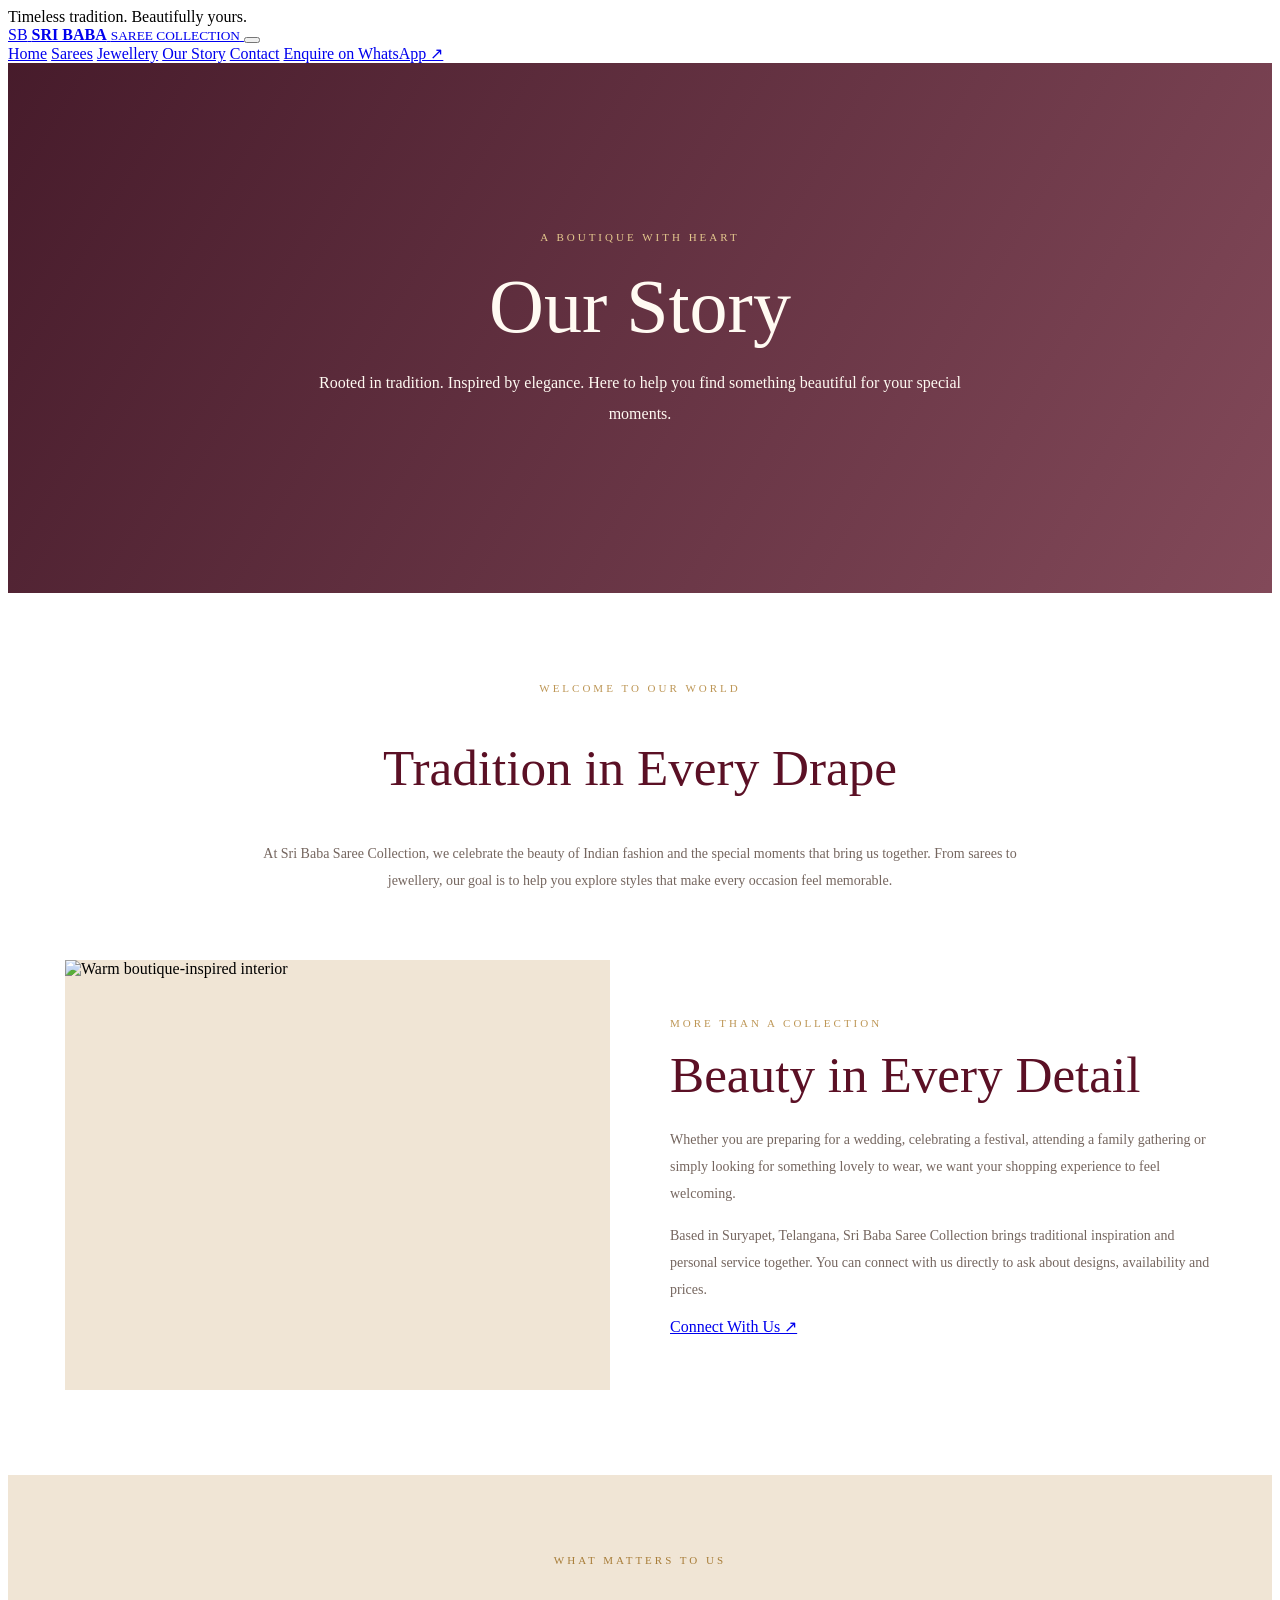
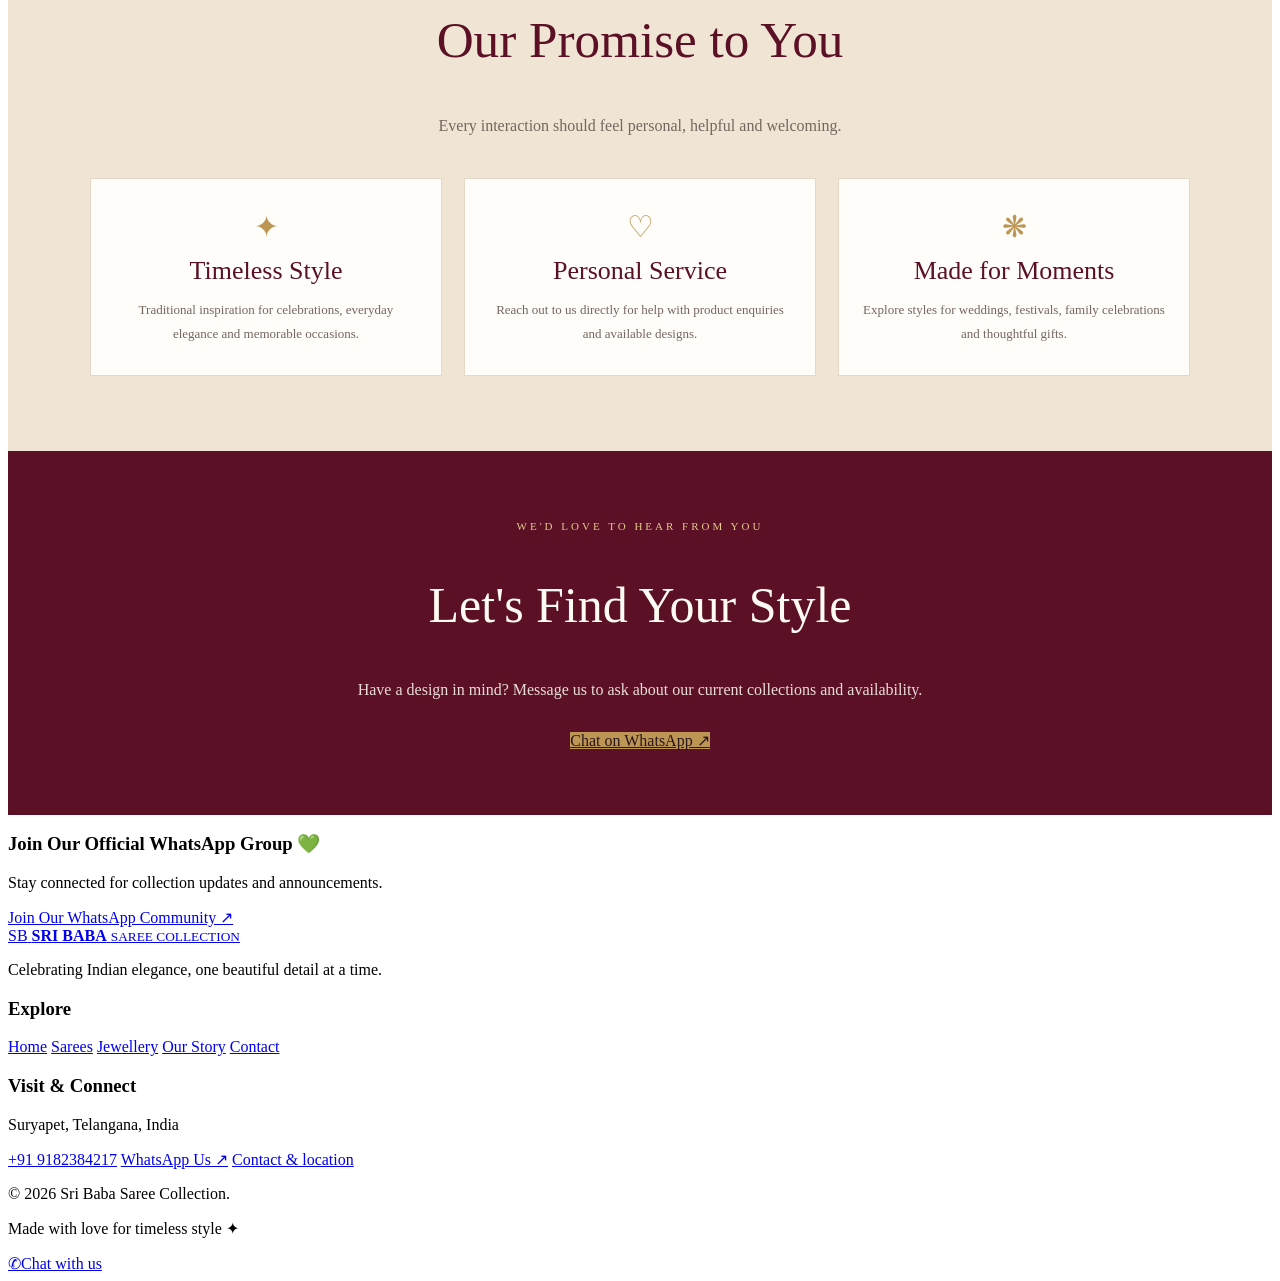
==== about.html @ ef6b3e72 "Add Sri Baba Saree Collection frontend" ====
<!DOCTYPE html>
<html lang="en">
<head>
  <meta charset="UTF-8">
  <meta name="viewport" content="width=device-width, initial-scale=1.0">
  <meta name="theme-color" content="#5b1025">
  <meta name="description" content="Discover the story of Sri Baba Saree Collection in Suryapet, Telangana.">
  <title>Our Story | Sri Baba Saree Collection</title>

  <link rel="preconnect" href="https://fonts.googleapis.com">
  <link rel="preconnect" href="https://fonts.gstatic.com" crossorigin>
  <link href="https://fonts.googleapis.com/css2?family=Cormorant+Garamond:wght@400;500;600;700&family=DM+Sans:wght@400;500;600;700&display=swap" rel="stylesheet">
  <link rel="stylesheet" href="css/style.css">
  <script src="js/script.js" defer></script>

  <style>
    .story-hero {
      min-height: 390px;
      display: grid;
      place-items: center;
      padding: 70px 22px;
      text-align: center;
      color: #fffaf2;
      background:
        linear-gradient(120deg, rgba(55,8,25,.92), rgba(91,16,37,.76)),
        url("https://images.unsplash.com/photo-1610030469983-98e550d6193c?auto=format&fit=crop&w=1600&q=85") center/cover;
    }

    .story-hero h1 {
      margin: 18px 0;
      font-size: clamp(46px, 6vw, 76px);
      font-weight: 500;
    }

    .story-hero p {
      max-width: 660px;
      margin: auto;
      line-height: 1.9;
    }

    .story-kicker {
      color: #e5c98e;
      font-size: 11px;
      letter-spacing: 3px;
      text-transform: uppercase;
    }

    .story-main {
      max-width: 1150px;
      margin: auto;
      padding: 85px 24px;
    }

    .story-intro {
      max-width: 780px;
      margin: 0 auto 65px;
      text-align: center;
    }

    .story-intro h2,
    .story-copy h2,
    .values-heading h2 {
      color: #5b1025;
      font-size: clamp(36px, 4vw, 52px);
      font-weight: 500;
    }

    .story-intro p,
    .story-copy p {
      color: #75665f;
      line-height: 1.95;
      font-size: 14px;
    }

    .story-layout {
      display: grid;
      grid-template-columns: 1fr 1fr;
      align-items: center;
      gap: 60px;
    }

    .story-photo {
      min-height: 430px;
      overflow: hidden;
      background: #f0e5d5;
    }

    .story-photo img {
      width: 100%;
      height: 430px;
      object-fit: cover;
    }

    .story-copy h2 {
      margin: 14px 0 22px;
    }

    .story-values {
      padding: 75px 24px;
      background: #f0e5d5;
    }

    .values-heading {
      max-width: 720px;
      margin: 0 auto 38px;
      text-align: center;
    }

    .values-heading p {
      color: #75665f;
      line-height: 1.8;
    }

    .values-grid {
      max-width: 1100px;
      margin: auto;
      display: grid;
      grid-template-columns: repeat(3, minmax(0, 1fr));
      gap: 22px;
    }

    .value-card {
      padding: 30px 24px;
      background: #fffdf9;
      border: 1px solid #e6d8c7;
      text-align: center;
    }

    .value-icon {
      color: #bd9655;
      font-size: 30px;
    }

    .value-card h3 {
      margin: 12px 0;
      color: #5b1025;
      font-size: 26px;
      font-weight: 500;
    }

    .value-card p {
      margin: 0;
      color: #75665f;
      font-size: 13px;
      line-height: 1.8;
    }

    .story-cta {
      padding: 65px 22px;
      text-align: center;
      background: #5b1025;
      color: #fffaf2;
    }

    .story-cta h2 {
      font-size: clamp(36px, 4vw, 50px);
      font-weight: 500;
    }

    .story-cta p {
      margin: 0 auto 25px;
      max-width: 600px;
      color: #eadcda;
      line-height: 1.9;
    }

    .story-cta .button {
      background: #bd9655;
      color: #29151b;
    }

    @media (max-width: 760px) {
      .story-main {
        padding: 60px 7%;
      }

      .story-layout {
        grid-template-columns: 1fr;
        gap: 32px;
      }

      .story-photo,
      .story-photo img {
        height: 350px;
        min-height: 0;
      }

      .values-grid {
        grid-template-columns: 1fr;
      }
    }
  </style>
</head>

<body>

  <div class="announcement-bar">
    Timeless tradition. Beautifully yours.
  </div>

  <header class="site-header">
    <a href="index.html" class="brand" aria-label="Sri Baba Saree Collection home">
      <span class="brand-mark">SB</span>
      <span class="brand-copy">
        <strong>SRI BABA</strong>
        <small>SAREE COLLECTION</small>
      </span>
    </a>

    <button class="menu-toggle" id="menuToggle" type="button"
      aria-label="Open navigation menu" aria-expanded="false" aria-controls="mainNav">
      <span></span><span></span><span></span>
    </button>

    <nav class="main-nav" id="mainNav" aria-label="Main navigation">
      <a class="nav-link" href="index.html">Home</a>
      <a class="nav-link" href="sarees.html">Sarees</a>
      <a class="nav-link" href="jewellery.html">Jewellery</a>
      <a class="nav-link active" href="about.html" aria-current="page">Our Story</a>
      <a class="nav-link" href="contact.html">Contact</a>
      <a class="button button-small button-burgundy"
        href="https://wa.me/919182384217?text=Hello%20Sri%20Baba%20Saree%20Collection"
        target="_blank" rel="noopener noreferrer">Enquire on WhatsApp ↗</a>
    </nav>
  </header>

  <main>
    <section class="story-hero">
      <div>
        <span class="story-kicker">A Boutique With Heart</span>
        <h1>Our Story</h1>
        <p>Rooted in tradition. Inspired by elegance. Here to help you find something beautiful for your special moments.</p>
      </div>
    </section>

    <section class="story-main">
      <div class="story-intro reveal">
        <span class="story-kicker" style="color:#bd9655;">Welcome to Our World</span>
        <h2>Tradition in Every Drape</h2>
        <p>
          At Sri Baba Saree Collection, we celebrate the beauty of Indian
          fashion and the special moments that bring us together.
          From sarees to jewellery, our goal is to help you explore styles
          that make every occasion feel memorable.
        </p>
      </div>

      <div class="story-layout">
        <div class="story-photo reveal">
          <img
            src="https://images.unsplash.com/photo-1600210492486-724fe5c67fb0?auto=format&fit=crop&w=1000&q=85"
            alt="Warm boutique-inspired interior"
            loading="lazy"
            onerror="this.onerror=null;this.src='https://placehold.co/800x900/F0E5D5/5B1025?text=Sri+Baba+Collection';">
        </div>

        <div class="story-copy reveal">
          <span class="story-kicker" style="color:#bd9655;">More Than a Collection</span>
          <h2>Beauty in Every Detail</h2>
          <p>
            Whether you are preparing for a wedding, celebrating a festival,
            attending a family gathering or simply looking for something
            lovely to wear, we want your shopping experience to feel welcoming.
          </p>
          <p>
            Based in Suryapet, Telangana, Sri Baba Saree Collection brings
            traditional inspiration and personal service together.
            You can connect with us directly to ask about designs, availability
            and prices.
          </p>
          <a class="button button-burgundy"
            href="https://wa.me/919182384217?text=Hello%20Sri%20Baba%20Saree%20Collection%2C%20I%20would%20like%20to%20know%20more."
            target="_blank" rel="noopener noreferrer">Connect With Us ↗</a>
        </div>
      </div>
    </section>

    <section class="story-values">
      <div class="values-heading reveal">
        <span class="story-kicker" style="color:#a77c37;">What Matters to Us</span>
        <h2>Our Promise to You</h2>
        <p>Every interaction should feel personal, helpful and welcoming.</p>
      </div>

      <div class="values-grid">
        <article class="value-card reveal">
          <div class="value-icon" aria-hidden="true">✦</div>
          <h3>Timeless Style</h3>
          <p>Traditional inspiration for celebrations, everyday elegance and memorable occasions.</p>
        </article>

        <article class="value-card reveal">
          <div class="value-icon" aria-hidden="true">♡</div>
          <h3>Personal Service</h3>
          <p>Reach out to us directly for help with product enquiries and available designs.</p>
        </article>

        <article class="value-card reveal">
          <div class="value-icon" aria-hidden="true">❋</div>
          <h3>Made for Moments</h3>
          <p>Explore styles for weddings, festivals, family celebrations and thoughtful gifts.</p>
        </article>
      </div>
    </section>

    <section class="story-cta">
      <span class="story-kicker">We'd Love to Hear From You</span>
      <h2>Let's Find Your Style</h2>
      <p>Have a design in mind? Message us to ask about our current collections and availability.</p>
      <a class="button"
        href="https://wa.me/919182384217?text=Hello%20Sri%20Baba%20Saree%20Collection%2C%20please%20share%20your%20latest%20collections."
        target="_blank" rel="noopener noreferrer">Chat on WhatsApp ↗</a>
    </section>
  </main>

  <section class="official-community">
    <h3>Join Our Official WhatsApp Group 💚</h3>
    <p>Stay connected for collection updates and announcements.</p>
    <a href="https://chat.whatsapp.com/JOVWu6dOJ22JWDRWwFkfif?s=cl&amp;p=a&amp;mlu=4&amp;ilr=4"
      target="_blank" rel="noopener noreferrer">Join Our WhatsApp Community ↗</a>
  </section>

  <footer class="site-footer">
    <div class="footer-main">
      <div class="footer-brand">
        <a href="index.html" class="brand brand-footer">
          <span class="brand-mark">SB</span>
          <span class="brand-copy">
            <strong>SRI BABA</strong>
            <small>SAREE COLLECTION</small>
          </span>
        </a>
        <p>Celebrating Indian elegance, one beautiful detail at a time.</p>
      </div>

      <div class="footer-column">
        <h3>Explore</h3>
        <a href="index.html">Home</a>
        <a href="sarees.html">Sarees</a>
        <a href="jewellery.html">Jewellery</a>
        <a href="about.html">Our Story</a>
        <a href="contact.html">Contact</a>
      </div>

      <div class="footer-column">
        <h3>Visit & Connect</h3>
        <p>Suryapet, Telangana, India</p>
        <a href="tel:+919182384217">+91 9182384217</a>
        <a href="https://wa.me/919182384217" target="_blank" rel="noopener noreferrer">WhatsApp Us ↗</a>
        <a href="contact.html">Contact & location</a>
      </div>
    </div>

    <div class="footer-bottom">
      <p>© <span id="currentYear">2026</span> Sri Baba Saree Collection.</p>
      <p>Made with love for timeless style ✦</p>
    </div>
  </footer>

  <a class="whatsapp-float" href="https://wa.me/919182384217"
    target="_blank" rel="noopener noreferrer" aria-label="Chat with us on WhatsApp">
    <span aria-hidden="true">✆</span><span>Chat with us</span>
  </a>

</body>
</html>
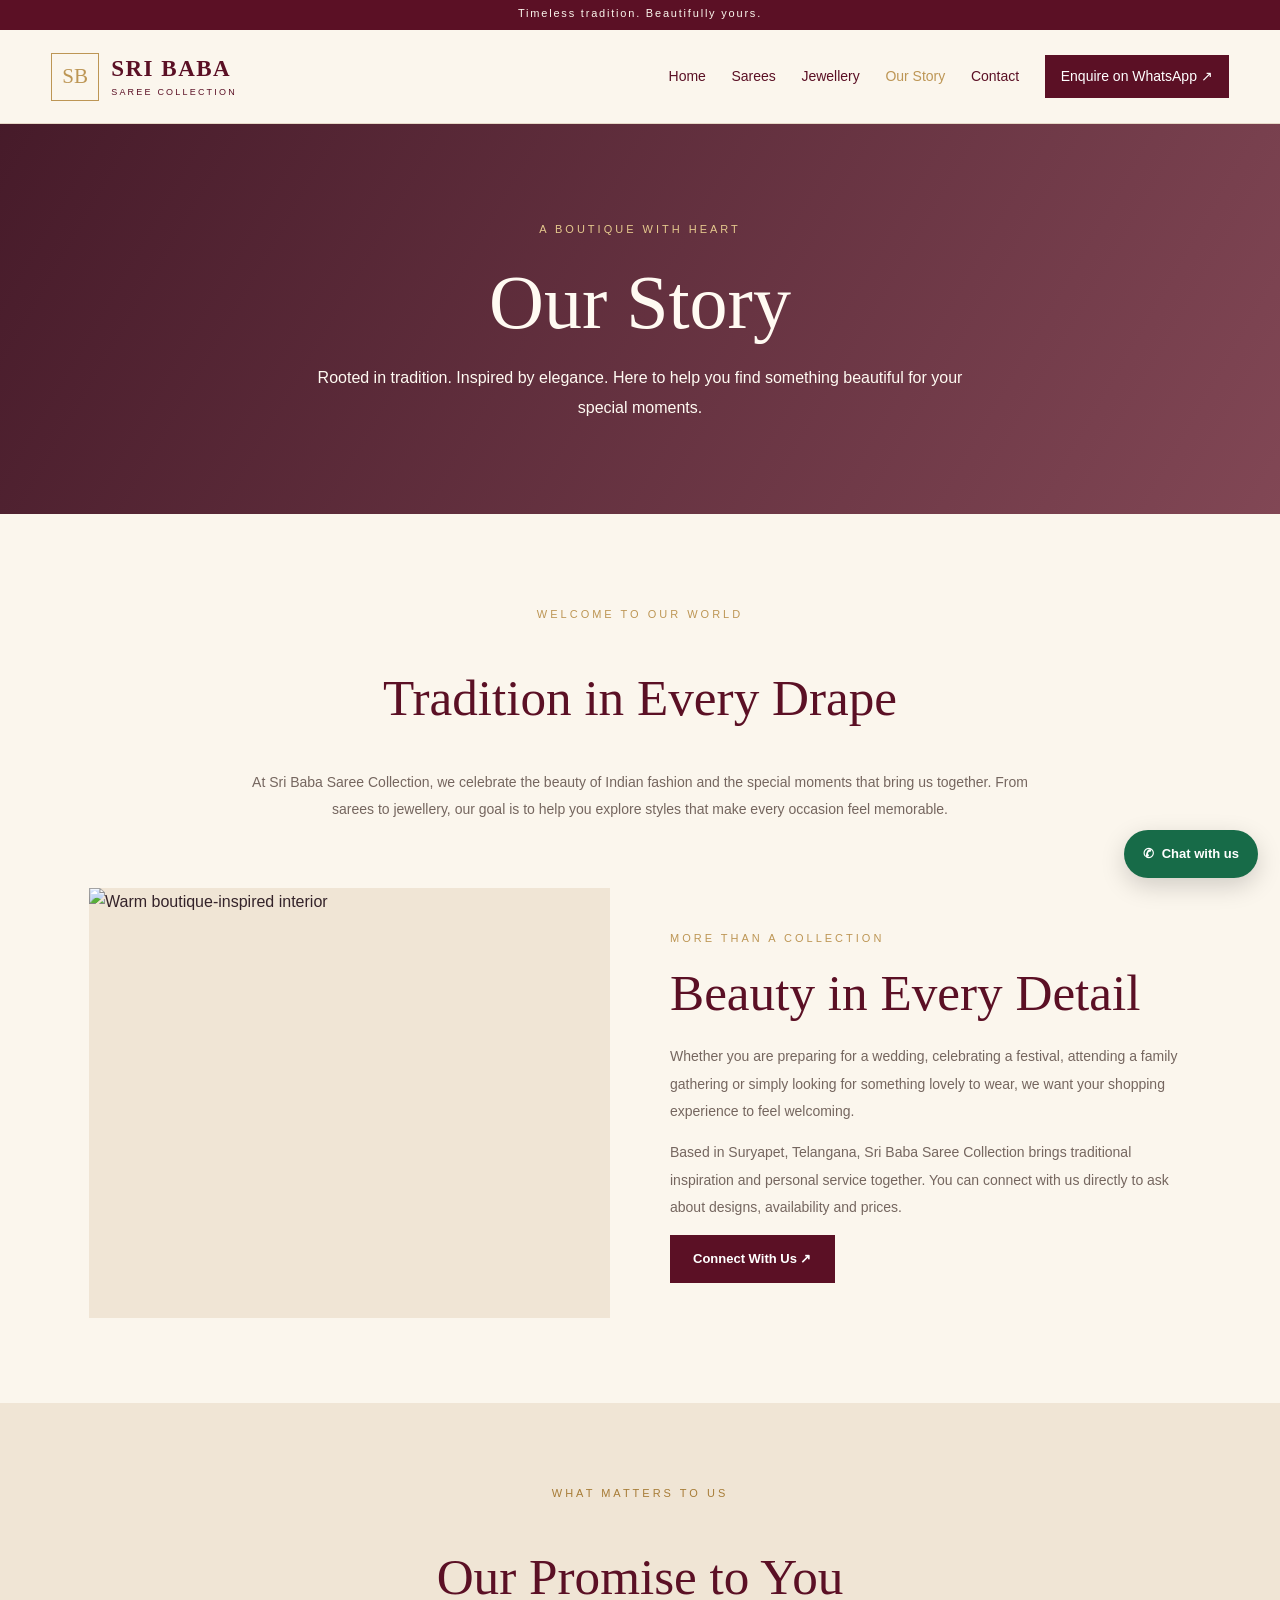
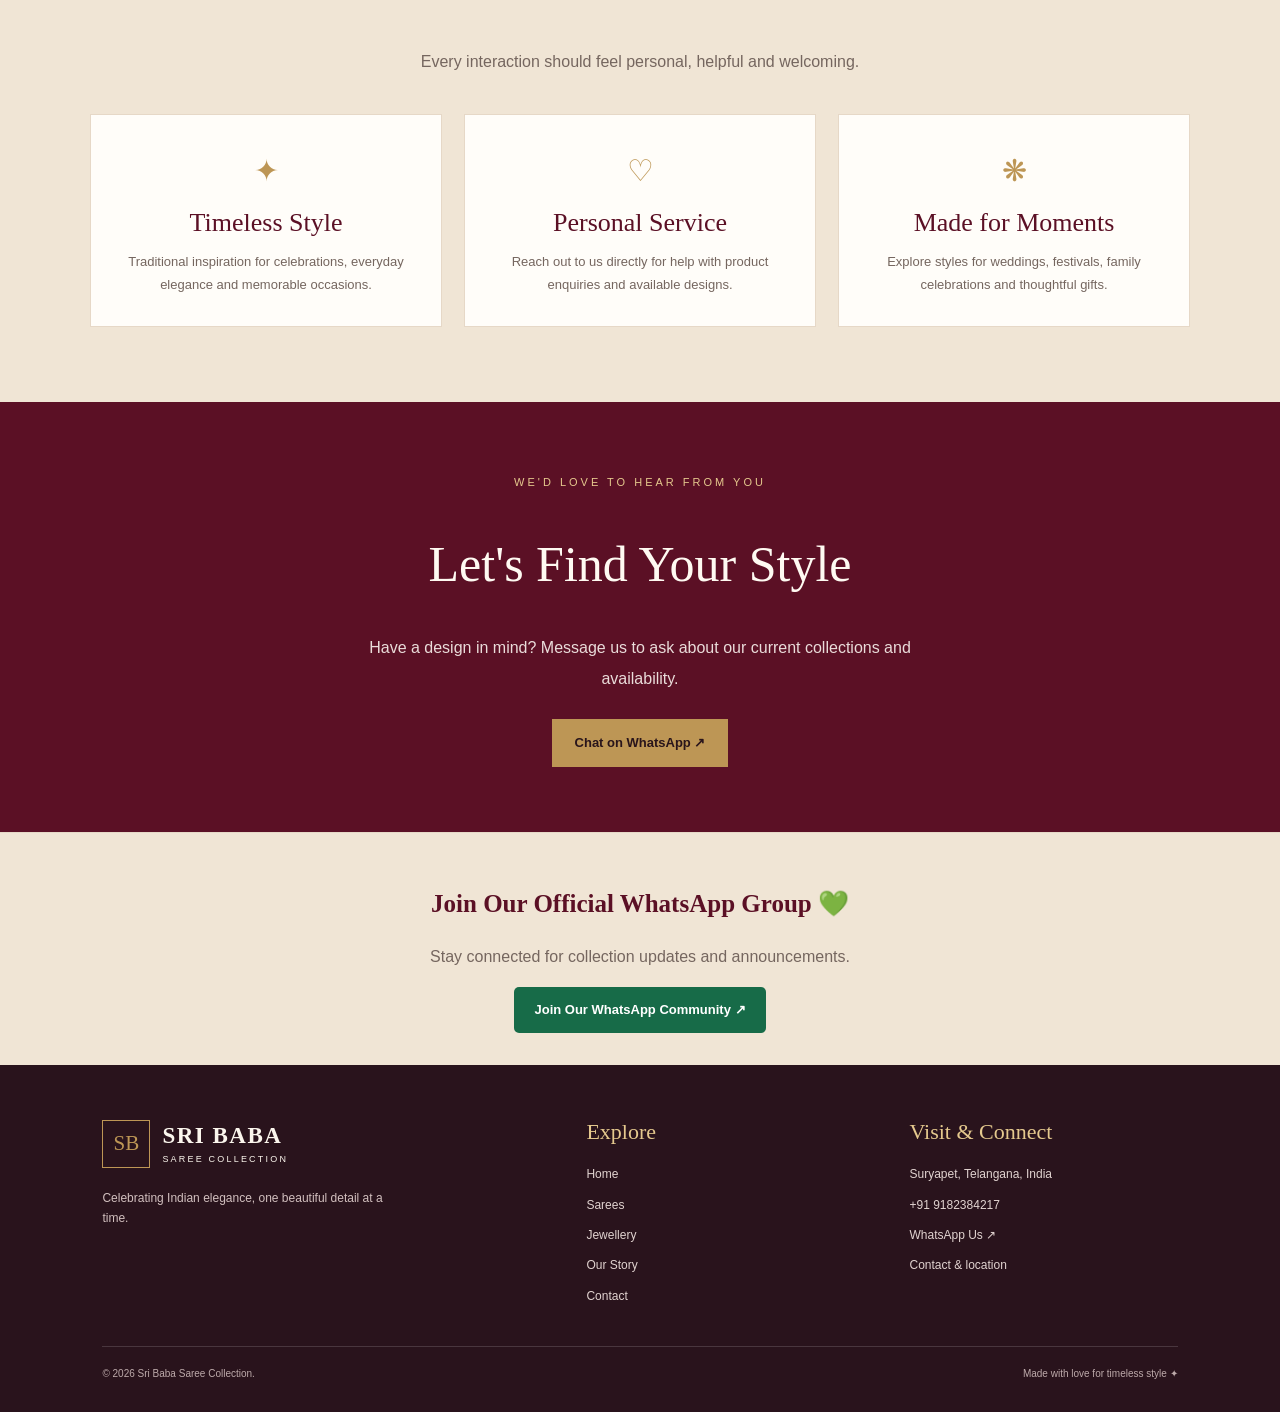
==== commit 4328bf0f: "Restore about.html with original content" ====
--- a/about.html
+++ b/about.html
@@ -11,8 +11,8 @@
   <link rel="preconnect" href="https://fonts.googleapis.com">
   <link rel="preconnect" href="https://fonts.gstatic.com" crossorigin>
   <link href="https://fonts.googleapis.com/css2?family=Cormorant+Garamond:wght@400;500;600;700&family=DM+Sans:wght@400;500;600;700&display=swap" rel="stylesheet">
-  <link rel="stylesheet" href="css/style.css">
-  <script src="js/script.js" defer></script>
+  <link rel="stylesheet" href="style.css">
+  <script src="script.js" defer></script>
 
   <style>
     .story-hero {
--- a/style.css
+++ b/style.css
@@ -0,0 +1,1317 @@
+
+/* ==========================================
+   SRI BABA SAREE COLLECTION
+   Premium Ivory • Burgundy • Gold
+========================================== */
+
+:root {
+  --ivory: #fbf6ed;
+  --ivory-deep: #f0e5d5;
+  --burgundy: #5b1025;
+  --burgundy-light: #7b2940;
+  --gold: #bd9655;
+  --gold-light: #e5c98e;
+  --ink: #34232a;
+  --muted: #75665f;
+  --line: #e6d8c7;
+  --white: #fffdf9;
+}
+
+* {
+  box-sizing: border-box;
+}
+
+html {
+  scroll-behavior: smooth;
+  scroll-padding-top: 100px;
+}
+
+body {
+  margin: 0;
+  background: var(--ivory);
+  color: var(--ink);
+  font-family: "DM Sans", Arial, sans-serif;
+  line-height: 1.7;
+}
+
+img {
+  display: block;
+  max-width: 100%;
+}
+
+a {
+  color: inherit;
+}
+
+button,
+input,
+select {
+  font: inherit;
+}
+
+button,
+a {
+  -webkit-tap-highlight-color: transparent;
+}
+
+h1,
+h2,
+h3 {
+  font-family: "Cormorant Garamond", Georgia, serif;
+  line-height: 1.12;
+}
+
+p {
+  margin-top: 0;
+}
+
+em {
+  color: var(--gold);
+  font-weight: 400;
+}
+
+.container {
+  width: min(1200px, 92%);
+  margin-inline: auto;
+}
+
+/* ANNOUNCEMENT BAR */
+
+.announcement-bar {
+  min-height: 30px;
+  padding: 4px 15px;
+  background: var(--burgundy);
+  color: var(--ivory);
+  text-align: center;
+  font-size: 11px;
+  letter-spacing: 1.8px;
+}
+
+/* SHARED HEADER */
+
+.site-header {
+  position: sticky;
+  top: 0;
+  z-index: 1000;
+  width: 100%;
+  min-height: 94px;
+  padding: 16px 4%;
+  display: flex;
+  align-items: center;
+  justify-content: space-between;
+  gap: 28px;
+  background: var(--ivory);
+  border-bottom: 1px solid var(--line);
+}
+
+.brand {
+  display: inline-flex;
+  align-items: center;
+  gap: 12px;
+  flex-shrink: 0;
+  color: var(--burgundy);
+  text-decoration: none;
+}
+
+.brand-mark {
+  width: 48px;
+  height: 48px;
+  display: grid;
+  place-items: center;
+  border: 1px solid var(--gold);
+  color: var(--gold);
+  font-family: "Cormorant Garamond", Georgia, serif;
+  font-size: 21px;
+}
+
+.brand-copy {
+  display: flex;
+  flex-direction: column;
+  line-height: 1.2;
+}
+
+.brand-copy strong {
+  font-family: "Cormorant Garamond", Georgia, serif;
+  font-size: 23px;
+  letter-spacing: 1.5px;
+}
+
+.brand-copy small {
+  margin-top: 4px;
+  font-size: 9px;
+  letter-spacing: 2.2px;
+}
+
+/* Compatible with other HTML pages */
+
+.site-header .logo {
+  flex-shrink: 0;
+  color: var(--burgundy);
+  text-decoration: none;
+  font-family: "Cormorant Garamond", Georgia, serif;
+  font-size: 24px;
+  font-weight: 700;
+}
+
+.site-header .logo span {
+  color: var(--gold);
+}
+
+.main-nav {
+  display: flex;
+  align-items: center;
+  justify-content: flex-end;
+  gap: clamp(14px, 2vw, 30px);
+}
+
+.main-nav a {
+  color: var(--burgundy);
+  text-decoration: none;
+  font-size: 14px;
+  font-weight: 500;
+  white-space: nowrap;
+  transition: color .2s ease;
+}
+
+.main-nav a:hover,
+.main-nav a.active,
+.main-nav a[aria-current="page"] {
+  color: var(--gold);
+}
+
+.menu-toggle {
+  display: none;
+  padding: 9px 12px;
+  border: 1px solid var(--line);
+  background: transparent;
+  color: var(--burgundy);
+  cursor: pointer;
+}
+
+/* BUTTONS */
+
+.button {
+  min-height: 46px;
+  padding: 12px 22px;
+  display: inline-flex;
+  align-items: center;
+  justify-content: center;
+  gap: 8px;
+  border: 1px solid transparent;
+  text-decoration: none;
+  text-align: center;
+  font-size: 13px;
+  font-weight: 600;
+  transition: transform .25s, background .25s, color .25s;
+}
+
+.button:hover {
+  transform: translateY(-2px);
+}
+
+.button-small {
+  min-height: 40px;
+  padding: 9px 15px;
+  font-size: 12px;
+}
+
+.button-burgundy {
+  background: var(--burgundy);
+  color: white !important;
+}
+
+.button-burgundy:hover {
+  background: var(--burgundy-light);
+}
+
+.button-gold {
+  background: var(--gold);
+  color: #29151b;
+}
+
+.button-gold:hover {
+  background: var(--gold-light);
+}
+
+.button-outline {
+  border-color: rgba(255, 253, 249, .75);
+  color: white;
+  background: transparent;
+}
+
+.button-outline:hover {
+  background: white;
+  color: var(--burgundy);
+}
+
+/* HOME HERO */
+
+.hero {
+  position: relative;
+  min-height: 660px;
+  padding: 75px 8% 95px;
+  display: grid;
+  grid-template-columns: 1.05fr .95fr;
+  align-items: center;
+  gap: 50px;
+  overflow: hidden;
+  background:
+    radial-gradient(ellipse at 80% 20%, #ead8bd 0%, transparent 38%),
+    var(--ivory);
+}
+
+.hero-content {
+  position: relative;
+  z-index: 2;
+  max-width: 620px;
+}
+
+.eyebrow,
+.section-kicker {
+  color: var(--gold);
+  font-size: 10px;
+  font-weight: 600;
+  letter-spacing: 3px;
+  line-height: 1.8;
+}
+
+.hero h1 {
+  margin: 24px 0;
+  color: var(--burgundy);
+  font-size: clamp(54px, 6vw, 88px);
+  font-weight: 500;
+  letter-spacing: -1.5px;
+  line-height: .98;
+}
+
+.hero h1 em {
+  color: var(--gold);
+}
+
+.hero-description {
+  max-width: 460px;
+  margin-bottom: 27px;
+  color: var(--muted);
+  font-size: 15px;
+  line-height: 1.9;
+}
+
+.hero-actions {
+  display: flex;
+  flex-wrap: wrap;
+  gap: 12px;
+}
+
+.hero-actions .button-outline {
+  color: var(--burgundy);
+  border-color: var(--line);
+}
+
+.hero-actions .button-outline:hover {
+  color: white;
+  background: var(--burgundy);
+}
+
+.hero-note {
+  margin-top: 30px;
+  color: var(--muted);
+  font-size: 11px;
+  letter-spacing: .7px;
+}
+
+.hero-visual {
+  position: relative;
+  width: 100%;
+  max-width: 510px;
+  justify-self: end;
+  padding: 0 20px 25px 0;
+}
+
+.hero-image-frame {
+  position: relative;
+  height: 485px;
+  overflow: hidden;
+  background: var(--ivory-deep);
+}
+
+.hero-image-frame::before {
+  position: absolute;
+  z-index: 1;
+  inset: 0;
+  border: 1px solid rgba(189, 150, 85, .45);
+  content: "";
+  pointer-events: none;
+}
+
+.hero-image-frame img {
+  width: 100%;
+  height: 100%;
+  object-fit: cover;
+  object-position: center;
+}
+
+.floating-seal {
+  position: absolute;
+  right: -2px;
+  bottom: 0;
+  width: 112px;
+  height: 112px;
+  display: flex;
+  flex-direction: column;
+  align-items: center;
+  justify-content: center;
+  gap: 4px;
+  border: 1px solid var(--gold-light);
+  border-radius: 50%;
+  background: var(--burgundy);
+  color: var(--ivory);
+  font-size: 9px;
+  letter-spacing: 2px;
+}
+
+.floating-seal span:nth-child(2) {
+  color: var(--gold-light);
+  font-size: 17px;
+}
+
+.hero-bottom {
+  position: absolute;
+  right: 8%;
+  bottom: 24px;
+  left: 8%;
+  display: flex;
+  justify-content: space-between;
+  gap: 15px;
+  padding-top: 17px;
+  border-top: 1px solid var(--line);
+  color: var(--muted);
+  font-size: 9px;
+  letter-spacing: 2px;
+}
+
+/* SECTION LAYOUT */
+
+.section-padding {
+  padding: 95px 8%;
+}
+
+.intro-section {
+  text-align: center;
+}
+
+.section-kicker {
+  margin-bottom: 17px;
+}
+
+.section-heading {
+  margin: 0;
+  color: var(--burgundy);
+  font-size: clamp(37px, 4vw, 55px);
+  font-weight: 500;
+}
+
+.intro-description {
+  max-width: 640px;
+  margin: 25px auto 0;
+  color: var(--muted);
+  font-size: 14px;
+  line-height: 1.9;
+}
+
+/* COLLECTIONS */
+
+.collections-section {
+  padding-top: 35px;
+  background: var(--ivory);
+}
+
+.section-header {
+  display: flex;
+  justify-content: space-between;
+  align-items: end;
+  gap: 35px;
+  margin-bottom: 35px;
+}
+
+.section-header .section-heading {
+  font-size: clamp(36px, 4vw, 50px);
+}
+
+.section-side-copy {
+  max-width: 310px;
+  margin: 0 0 6px;
+  color: var(--muted);
+  font-size: 13px;
+}
+
+.collection-grid {
+  display: grid;
+  grid-template-columns: repeat(2, minmax(0, 1fr));
+  gap: 28px;
+}
+
+.collection-card {
+  display: block;
+  min-width: 0;
+  color: inherit;
+  text-decoration: none;
+}
+
+.collection-image {
+  position: relative;
+  height: 410px;
+  overflow: hidden;
+  background: var(--ivory-deep);
+}
+
+.collection-image img {
+  width: 100%;
+  height: 100%;
+  object-fit: cover;
+  transition: transform .5s ease;
+}
+
+.collection-card:hover .collection-image img {
+  transform: scale(1.04);
+}
+
+.collection-number,
+.collection-arrow {
+  position: absolute;
+  z-index: 1;
+  display: grid;
+  place-items: center;
+  color: white;
+  background: rgba(53, 20, 31, .65);
+}
+
+.collection-number {
+  top: 18px;
+  left: 18px;
+  width: 36px;
+  height: 36px;
+  font-size: 11px;
+}
+
+.collection-arrow {
+  right: 18px;
+  bottom: 18px;
+  width: 42px;
+  height: 42px;
+  border: 1px solid rgba(255,255,255,.7);
+  border-radius: 50%;
+  font-size: 19px;
+}
+
+.collection-info {
+  display: flex;
+  justify-content: space-between;
+  align-items: end;
+  gap: 15px;
+  padding: 23px 2px;
+}
+
+.collection-label {
+  margin-bottom: 7px;
+  color: var(--gold);
+  font-size: 9px;
+  letter-spacing: 2px;
+}
+
+.collection-info h3 {
+  margin: 0;
+  color: var(--burgundy);
+  font-size: 35px;
+  font-weight: 500;
+}
+
+.text-link {
+  color: var(--burgundy);
+  font-size: 12px;
+  font-weight: 600;
+  text-decoration: none;
+}
+
+.text-link:hover {
+  color: var(--gold);
+}
+
+/* BRAND PROMISE */
+
+.brand-promise {
+  position: relative;
+  min-height: 440px;
+  display: flex;
+  align-items: center;
+  padding: 70px 9%;
+  overflow: hidden;
+  background:
+    linear-gradient(90deg, rgba(50, 8, 24, .96), rgba(91, 16, 37, .77)),
+    url("https://images.unsplash.com/photo-1610030469983-98e550d6193c?auto=format&fit=crop&w=1600&q=85")
+    center 45% / cover;
+  color: var(--ivory);
+}
+
+.promise-content {
+  max-width: 600px;
+}
+
+.promise-content h2 {
+  margin: 20px 0;
+  font-size: clamp(42px, 5vw, 64px);
+  font-weight: 500;
+}
+
+.promise-content h2 em {
+  color: var(--gold-light);
+}
+
+.promise-content > p:not(.eyebrow) {
+  max-width: 510px;
+  margin-bottom: 25px;
+  color: #f2e8df;
+  font-size: 14px;
+  line-height: 1.9;
+}
+
+/* STORY */
+
+.story-section {
+  display: grid;
+  grid-template-columns: 1fr 1fr;
+  align-items: center;
+  gap: 75px;
+}
+
+.story-image {
+  position: relative;
+  height: 480px;
+  background: var(--ivory-deep);
+}
+
+.story-image img {
+  width: 100%;
+  height: 100%;
+  object-fit: cover;
+}
+
+.story-image-label {
+  position: absolute;
+  right: 0;
+  bottom: 0;
+  padding: 13px 17px;
+  background: var(--burgundy);
+  color: white;
+  font-size: 9px;
+  letter-spacing: 2px;
+}
+
+.story-content .section-heading {
+  margin-bottom: 25px;
+}
+
+.story-content > p:not(.section-kicker) {
+  color: var(--muted);
+  font-size: 14px;
+  line-height: 1.9;
+}
+
+.story-content .text-link {
+  display: inline-block;
+  margin-top: 10px;
+  border-bottom: 1px solid var(--gold);
+  padding-bottom: 5px;
+}
+
+/* WHATSAPP BANNER */
+
+.whatsapp-banner {
+  margin: 0 8% 85px;
+  padding: 48px 55px;
+  display: flex;
+  align-items: center;
+  justify-content: space-between;
+  gap: 30px;
+  background: var(--burgundy);
+  color: var(--ivory);
+}
+
+.whatsapp-banner h2 {
+  margin: 8px 0 12px;
+  font-size: clamp(34px, 4vw, 46px);
+  font-weight: 500;
+}
+
+.whatsapp-banner h2 em {
+  color: var(--gold-light);
+}
+
+.whatsapp-banner-content > p:not(.eyebrow) {
+  max-width: 480px;
+  margin-bottom: 0;
+  color: #e8d9d7;
+  font-size: 13px;
+}
+
+/* FOOTER */
+
+.site-footer {
+  padding: 55px 8% 20px;
+  background: #29131c;
+  color: var(--ivory);
+}
+
+.footer-main {
+  display: grid;
+  grid-template-columns: 1.6fr 1fr 1fr;
+  gap: 55px;
+  padding-bottom: 40px;
+}
+
+.brand-footer {
+  color: var(--ivory);
+}
+
+.brand-footer .brand-copy strong {
+  color: var(--ivory);
+}
+
+.footer-brand > p {
+  max-width: 300px;
+  margin-top: 20px;
+  color: #d2c0bf;
+  font-size: 12px;
+}
+
+.footer-column {
+  display: flex;
+  flex-direction: column;
+  align-items: flex-start;
+  gap: 10px;
+}
+
+.footer-column h3 {
+  margin: 0 0 10px;
+  color: var(--gold-light);
+  font-size: 22px;
+  font-weight: 500;
+}
+
+.footer-column p,
+.footer-column a {
+  margin: 0;
+  color: #e1d3d0;
+  font-size: 12px;
+  text-decoration: none;
+}
+
+.footer-column a:hover {
+  color: var(--gold-light);
+}
+
+.footer-bottom {
+  display: flex;
+  justify-content: space-between;
+  gap: 20px;
+  padding-top: 18px;
+  border-top: 1px solid rgba(255,255,255,.15);
+  color: #bdaaaa;
+  font-size: 10px;
+}
+
+/* FLOATING WHATSAPP */
+
+.whatsapp-float {
+  position: fixed;
+  right: 22px;
+  bottom: 22px;
+  z-index: 900;
+  display: inline-flex;
+  align-items: center;
+  gap: 8px;
+  padding: 13px 19px;
+  border-radius: 40px;
+  background: #176b48;
+  color: white;
+  font-size: 13px;
+  font-weight: 700;
+  text-decoration: none;
+  box-shadow: 0 8px 25px rgba(0,0,0,.17);
+}
+
+.whatsapp-float:hover {
+  background: #105438;
+}
+
+/* OFFICIAL WHATSAPP GROUP */
+
+.official-community {
+  padding: 32px 20px;
+  text-align: center;
+  background: var(--ivory-deep);
+  border-top: 1px solid var(--line);
+}
+
+.official-community h3 {
+  color: var(--burgundy);
+  font-size: 25px;
+}
+
+.official-community p {
+  color: var(--muted);
+}
+
+.official-community a {
+  display: inline-block;
+  padding: 12px 20px;
+  border-radius: 5px;
+  background: #176b48;
+  color: white;
+  text-decoration: none;
+  font-size: 13px;
+  font-weight: 600;
+}
+
+/* REVEAL ANIMATION */
+
+.reveal {
+  opacity: 1;
+  transform: none;
+}
+
+.js-reveal .reveal {
+  opacity: 0;
+  transform: translateY(18px);
+  transition: opacity .65s ease, transform .65s ease;
+}
+
+.js-reveal .reveal.is-visible {
+  opacity: 1;
+  transform: translateY(0);
+}
+
+/* MOBILE */
+
+@media (max-width: 1000px) {
+  .site-header {
+    padding-inline: 4%;
+  }
+
+  .main-nav {
+    gap: 15px;
+  }
+
+  .main-nav a {
+    font-size: 12px;
+  }
+
+  .hero {
+    padding-inline: 6%;
+    gap: 30px;
+  }
+
+  .hero-image-frame {
+    height: 420px;
+  }
+
+  .story-section {
+    gap: 40px;
+  }
+
+  .collection-image {
+    height: 340px;
+  }
+}
+
+@media (max-width: 760px) {
+  .site-header {
+    min-height: 78px;
+    padding: 14px 5%;
+    flex-wrap: wrap;
+  }
+
+  .brand-mark {
+    width: 42px;
+    height: 42px;
+  }
+
+  .brand-copy strong {
+    font-size: 20px;
+  }
+
+  .menu-toggle {
+    display: flex;
+    flex-direction: column;
+    gap: 5px;
+    margin-left: auto;
+  }
+
+  .menu-toggle span {
+    display: block;
+    width: 21px;
+    height: 2px;
+    background: var(--burgundy);
+  }
+
+  .main-nav {
+    display: none;
+    width: 100%;
+    flex-direction: column;
+    align-items: stretch;
+    gap: 4px;
+    padding: 12px 0 4px;
+  }
+
+  .main-nav.active {
+    display: flex;
+  }
+
+  .main-nav a {
+    padding: 10px 0;
+    font-size: 14px;
+  }
+
+  .main-nav .button {
+    align-self: flex-start;
+    margin-top: 6px;
+  }
+
+  .hero {
+    min-height: auto;
+    grid-template-columns: 1fr;
+    padding: 65px 7% 95px;
+    gap: 35px;
+  }
+
+  .hero h1 {
+    font-size: clamp(52px, 12vw, 76px);
+  }
+
+  .hero-visual {
+    width: min(100%, 480px);
+    justify-self: center;
+  }
+
+  .hero-image-frame {
+    height: 440px;
+  }
+
+  .hero-bottom {
+    right: 7%;
+    left: 7%;
+    font-size: 8px;
+    letter-spacing: 1px;
+  }
+
+  .section-padding {
+    padding: 65px 7%;
+  }
+
+  .section-header {
+    align-items: flex-start;
+    flex-direction: column;
+    gap: 10px;
+  }
+
+  .collection-grid {
+    gap: 20px;
+  }
+
+  .collection-image {
+    height: 300px;
+  }
+
+  .collection-info {
+    flex-direction: column;
+    align-items: flex-start;
+  }
+
+  .collection-info h3 {
+    font-size: 30px;
+  }
+
+  .story-section {
+    grid-template-columns: 1fr;
+    gap: 35px;
+  }
+
+  .story-image {
+    height: 380px;
+  }
+
+  .whatsapp-banner {
+    margin: 0 5% 60px;
+    padding: 35px 25px;
+    align-items: flex-start;
+    flex-direction: column;
+  }
+
+  .footer-main {
+    grid-template-columns: 1fr 1fr;
+    gap: 35px 20px;
+  }
+
+  .footer-brand {
+    grid-column: 1 / -1;
+  }
+
+  .footer-bottom {
+    flex-direction: column;
+    gap: 4px;
+  }
+}
+
+@media (max-width: 480px) {
+  .announcement-bar {
+    font-size: 9px;
+    letter-spacing: 1px;
+  }
+
+  .hero {
+    padding-top: 48px;
+  }
+
+  .hero h1 {
+    font-size: 51px;
+  }
+
+  .hero-description {
+    font-size: 13px;
+  }
+
+  .hero-actions {
+    flex-direction: column;
+    align-items: stretch;
+  }
+
+  .hero-actions .button {
+    width: 100%;
+  }
+
+  .hero-image-frame {
+    height: 360px;
+  }
+
+  .floating-seal {
+    width: 90px;
+    height: 90px;
+    font-size: 8px;
+  }
+
+  .hero-bottom {
+    gap: 8px;
+    font-size: 7px;
+  }
+
+  .collection-grid {
+    grid-template-columns: 1fr;
+  }
+
+  .collection-image {
+    height: 360px;
+  }
+
+  .collection-info {
+    flex-direction: row;
+    align-items: end;
+  }
+
+  .brand-promise {
+    min-height: 390px;
+    padding: 55px 7%;
+  }
+
+  .story-image {
+    height: 310px;
+  }
+
+  .footer-main {
+    grid-template-columns: 1fr;
+  }
+
+  .footer-brand {
+    grid-column: auto;
+  }
+
+  .whatsapp-float {
+    right: 12px;
+    bottom: 12px;
+    padding: 11px 15px;
+  }
+} 
+
+/* ==========================================
+   SRI BABA — PREMIUM ANIMATION UPGRADE
+   ========================================== */
+
+/* Smooth scrolling */
+html {
+  scroll-behavior: smooth;
+}
+
+/* Hero content entrance */
+@keyframes heroTextReveal {
+  from {
+    opacity: 0;
+    transform: translateY(28px);
+  }
+  to {
+    opacity: 1;
+    transform: translateY(0);
+  }
+}
+
+@keyframes heroImageReveal {
+  from {
+    opacity: 0;
+    transform: translateX(35px) scale(.97);
+  }
+  to {
+    opacity: 1;
+    transform: translateX(0) scale(1);
+  }
+}
+
+@keyframes goldGlow {
+  0%, 100% {
+    box-shadow: 0 0 0 rgba(189, 150, 85, 0);
+  }
+  50% {
+    box-shadow: 0 0 22px rgba(189, 150, 85, .20);
+  }
+}
+
+/* Home hero text */
+.hero-content,
+.hero-copy,
+.hero-text {
+  animation: heroTextReveal .9s ease both;
+}
+
+/* Hero image */
+.hero-image,
+.hero-visual,
+.hero-media {
+  animation: heroImageReveal 1.1s .15s ease both;
+}
+
+/* Elegant image hover */
+.hero-image img,
+.hero-visual img,
+.hero-media img,
+.collection-card img,
+.saree-card img,
+.jewellery-card img {
+  transition: transform .65s cubic-bezier(.2, .7, .2, 1);
+}
+
+.collection-card:hover img,
+.saree-card:hover img,
+.jewellery-card:hover img {
+  transform: scale(1.045);
+}
+
+/* Buttons */
+.button,
+.button-burgundy,
+.saree-button,
+.jewellery-button {
+  transition:
+    transform .25s ease,
+    box-shadow .25s ease,
+    background-color .25s ease;
+}
+
+.button:hover,
+.button-burgundy:hover,
+.saree-button:hover,
+.jewellery-button:hover {
+  transform: translateY(-3px);
+  box-shadow: 0 9px 22px rgba(91, 16, 37, .16);
+}
+
+/* Gold brand detail */
+.brand-mark {
+  transition: background-color .3s ease, color .3s ease;
+}
+
+.brand:hover .brand-mark {
+  background: #bd9655;
+  color: #fffaf2;
+}
+
+/* Scroll reveal — activated by JavaScript */
+.js-reveal .reveal {
+  opacity: 0;
+  transform: translateY(24px);
+  transition:
+    opacity .7s ease,
+    transform .7s cubic-bezier(.2, .7, .2, 1);
+}
+
+.js-reveal .reveal.is-visible {
+  opacity: 1;
+  transform: translateY(0);
+}
+
+/* Subtle card lift */
+.collection-card,
+.saree-card,
+.jewellery-card,
+.value-card,
+.contact-card {
+  transition:
+    transform .3s ease,
+    box-shadow .3s ease;
+}
+
+.collection-card:hover,
+.value-card:hover,
+.contact-card:hover {
+  transform: translateY(-5px);
+  box-shadow: 0 14px 32px rgba(66, 24, 39, .10);
+}
+
+/* Gentle floating WhatsApp button */
+.whatsapp-float {
+  transition: transform .25s ease, box-shadow .25s ease;
+}
+
+.whatsapp-float:hover {
+  transform: translateY(-4px);
+  box-shadow: 0 10px 28px rgba(23, 107, 72, .25);
+}
+
+/* Accessibility: respect reduced-motion preferences */
+@media (prefers-reduced-motion: reduce) {
+  html {
+    scroll-behavior: auto;
+  }
+
+  *,
+  *::before,
+  *::after {
+    animation-duration: .01ms !important;
+    animation-iteration-count: 1 !important;
+    transition-duration: .01ms !important;
+    scroll-behavior: auto !important;
+  }
+} 
+
+/* Home hero entrance */
+@keyframes homeHeroEntrance {
+  from {
+    opacity: 0;
+    transform: translateY(22px);
+  }
+  to {
+    opacity: 1;
+    transform: translateY(0);
+  }
+}
+
+.home-hero-animated > * {
+  animation: homeHeroEntrance .85s ease both;
+}
+
+.home-hero-animated > *:nth-child(2) {
+  animation-delay: .12s;
+}
+
+.home-hero-animated > *:nth-child(3) {
+  animation-delay: .22s;
+}
+
+/* Gentle movement for the hero image */
+@keyframes imageSettle {
+  from {
+    opacity: .75;
+    transform: scale(1.035);
+  }
+  to {
+    opacity: 1;
+    transform: scale(1);
+  }
+}
+
+.hero-image img,
+.hero-visual img,
+.hero-media img {
+  animation: imageSettle 1.2s ease-out both;
+}
+
+/* Luxury falling gold particles */
+.luxury-rain {
+  position: fixed;
+  inset: 0;
+  z-index: 5;
+  overflow: hidden;
+  pointer-events: none;
+  contain: layout paint;
+}
+
+.luxury-particle {
+  position: absolute;
+  top: -30px;
+  color: #bd9655;
+  opacity: 0;
+  text-shadow: 0 0 9px rgba(189, 150, 85, .45);
+  animation: luxuryParticleFall linear infinite;
+  will-change: transform, opacity;
+}
+
+@keyframes luxuryParticleFall {
+  0% {
+    transform: translate3d(0, -30px, 0) rotate(0deg);
+    opacity: 0;
+  }
+
+  12% {
+    opacity: .65;
+  }
+
+  75% {
+    opacity: .45;
+  }
+
+  100% {
+    transform: translate3d(var(--drift), 110vh, 0) rotate(220deg);
+    opacity: 0;
+  }
+}
+
+@media (prefers-reduced-motion: reduce) {
+  .luxury-rain {
+    display: none;
+  }
+}
+.sb-particle-layer {
+  position: fixed !important;
+  inset: 0 !important;
+  z-index: 999 !important;
+  overflow: hidden !important;
+  pointer-events: none !important;
+}
+
+.sb-particle {
+  display: block !important;
+  color: #bd9655 !important;
+  text-shadow: 0 0 12px #bd9655 !important;
+} 
+
+/* Force-enable the gold sparkle layer for testing */
+.sparkle-layer {
+  display: block !important;
+  visibility: visible !important;
+  opacity: 1 !important;
+}
+
+.sparkle {
+  display: block !important;
+  color: #bd9655 !important;
+  opacity: 0.8;
+  z-index: 9999;
+}
+
+
+
